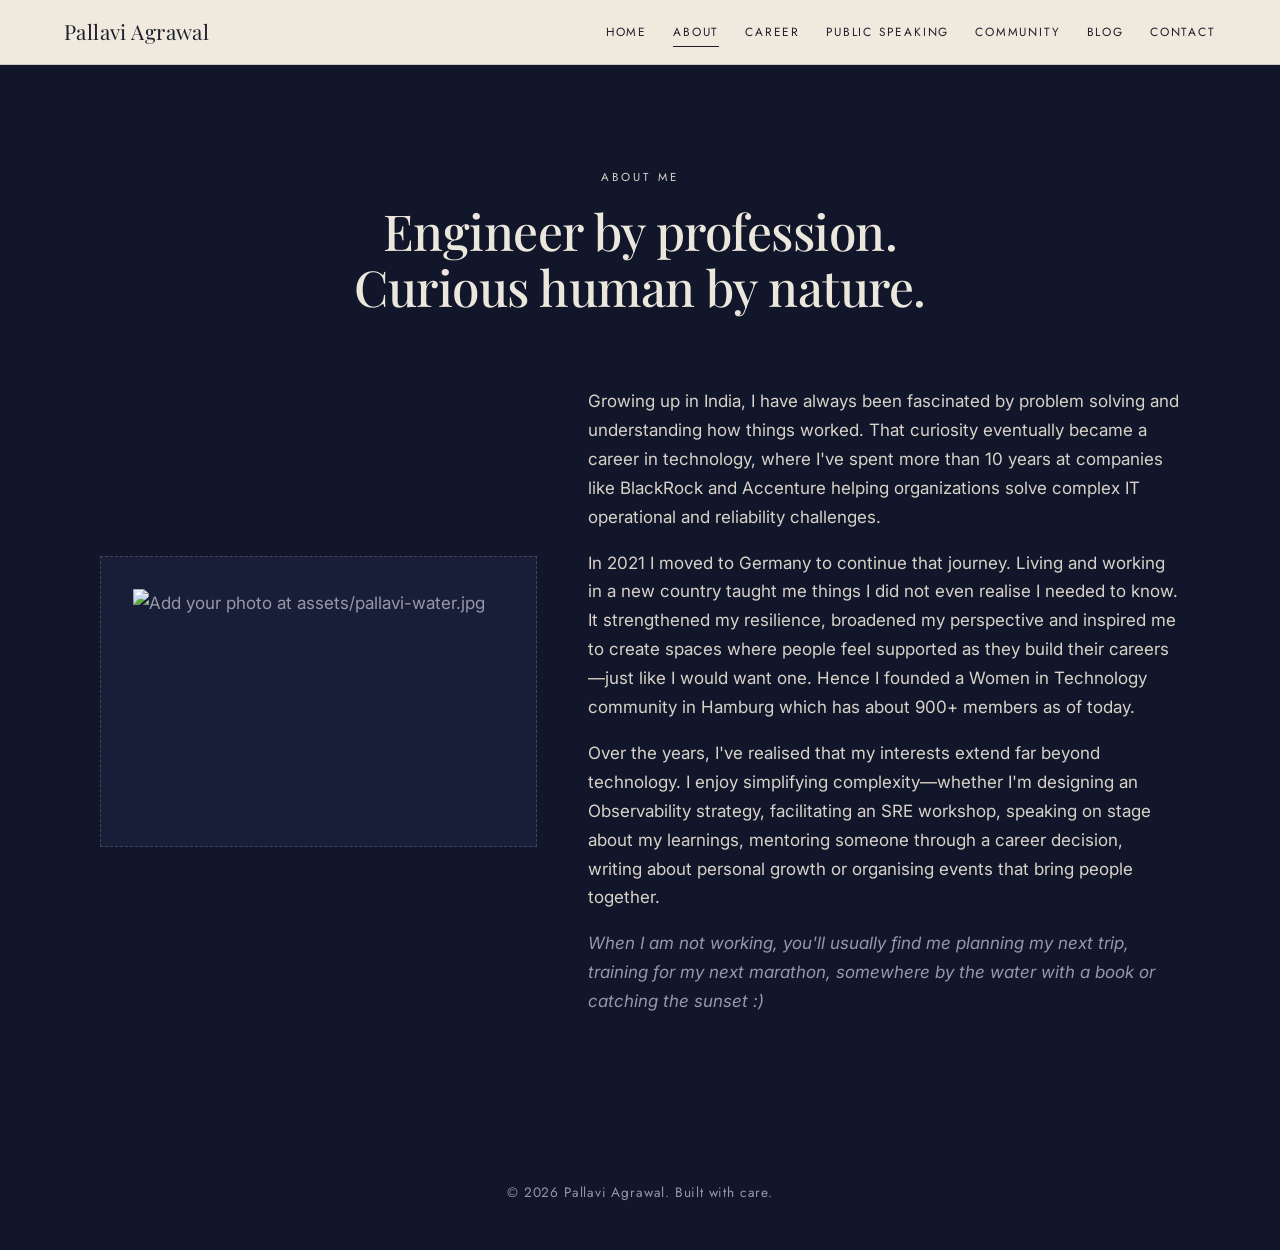
==== about.html @ 64c28397 "Updated files" ====
<!DOCTYPE html>
<html lang="en">
<head>
  <meta charset="UTF-8" />
  <meta name="viewport" content="width=device-width, initial-scale=1.0" />
  <title>About — Pallavi Agrawal</title>
  <meta name="description" content="About Pallavi Agrawal — from India to Germany, a decade in technology, and building communities where people feel they belong." />
  <link rel="preconnect" href="https://fonts.googleapis.com" />
  <link rel="preconnect" href="https://fonts.gstatic.com" crossorigin />
  <link href="https://fonts.googleapis.com/css2?family=Playfair+Display:ital,wght@0,400;0,500;0,600;1,400&family=Jost:wght@400;500&family=Inter:wght@400;500;600&display=swap" rel="stylesheet" />
  <link rel="stylesheet" href="styles.css" />
</head>
<body>

  <header class="nav" id="top">
    <a href="index.html" class="nav__brand">Pallavi Agrawal</a>
    <button class="nav__toggle" aria-label="Toggle menu" aria-expanded="false">
      <span></span><span></span><span></span>
    </button>
    <nav class="nav__links">
      <a href="index.html">Home</a>
      <a href="about.html" class="is-active">About</a>
      <a href="career.html">Career</a>
      <a href="speaking.html">Public Speaking</a>
      <a href="community.html">Community</a>
      <a href="blog/index.html">Blog</a>
      <a href="index.html#contact">Contact</a>
    </nav>
  </header>

  <main>
    <section class="band band--dark">
      <div class="band__inner">
        <p class="eyebrow eyebrow--light center">About Me</p>
        <h1 class="display center">Engineer by profession.<br />Curious human by nature.</h1>

        <div class="feature">
          <figure class="feature__photo">
            <img src="assets/pallavi-water.jpg" alt="Pallavi sitting by the water with a laptop" onerror="this.classList.add('is-placeholder');this.alt='Add your photo at assets/pallavi-water.jpg';" />
          </figure>
          <div class="feature__body">
            <p>
              Growing up in India, I have always been fascinated by problem solving and understanding
              how things worked. That curiosity eventually became a career in technology, where I've
              spent more than 10 years at companies like BlackRock and Accenture helping organizations
              solve complex IT operational and reliability challenges.
            </p>
            <p>
              In 2021 I moved to Germany to continue that journey. Living and working in a new country
              taught me things I did not even realise I needed to know. It strengthened my resilience,
              broadened my perspective and inspired me to create spaces where people feel supported as
              they build their careers—just like I would want one. Hence I founded a Women in Technology
              community in Hamburg which has about 900+ members as of today.
            </p>
            <p>
              Over the years, I've realised that my interests extend far beyond technology. I enjoy
              simplifying complexity—whether I'm designing an Observability strategy, facilitating an
              SRE workshop, speaking on stage about my learnings, mentoring someone through a career
              decision, writing about personal growth or organising events that bring people together.
            </p>
            <p class="about__closing">
              When I am not working, you'll usually find me planning my next trip, training for my next
              marathon, somewhere by the water with a book or catching the sunset :)
            </p>
          </div>
        </div>
      </div>
    </section>
  </main>

  <footer class="footer">
    <p>&copy; <span id="year"></span> Pallavi Agrawal. Built with care.</p>
  </footer>

  <script src="script.js"></script>
</body>
</html>
---- styles.css ----
/* ===========================================================
   Pallavi — Portfolio
   Editorial theme: cream + deep navy, serif display + sans body
   =========================================================== */

:root {
  --cream: #efe9df;
  --cream-2: #e6ded1;
  --ink: #1c1e2a;
  --ink-soft: #55566280;
  --muted-light: #6c6d78;
  --navy: #12162a;
  --navy-2: #191e38;
  --on-dark: #ece7dc;
  --muted-dark: #9698a8;
  --line-light: rgba(28, 30, 42, 0.16);
  --line-dark: rgba(236, 231, 220, 0.2);
  --accent: #b58b5e;

  --serif: "Playfair Display", Georgia, serif;
  --sans: "Inter", system-ui, -apple-system, sans-serif;
  --label: "Jost", system-ui, sans-serif;

  --maxw: 1080px;
  --pad: clamp(1.25rem, 5vw, 4rem);
}

* { box-sizing: border-box; }

html { scroll-behavior: smooth; scroll-padding-top: 72px; }

body {
  margin: 0;
  font-family: var(--sans);
  background: var(--cream);
  color: var(--ink);
  font-size: 17px;
  line-height: 1.7;
  -webkit-font-smoothing: antialiased;
}

img { max-width: 100%; display: block; }

a { color: inherit; }

/* ---------- Typography helpers ---------- */
.display {
  font-family: var(--serif);
  font-weight: 500;
  line-height: 1.12;
  letter-spacing: -0.01em;
  font-size: clamp(2rem, 4.4vw, 3.1rem);
  margin: 0 0 1.2rem;
}

.eyebrow {
  font-family: var(--label);
  text-transform: uppercase;
  letter-spacing: 0.28em;
  font-size: 0.72rem;
  color: var(--muted-light);
  margin: 0 0 1rem;
}
.eyebrow--light { color: var(--muted-dark); }

.subhead {
  font-family: var(--label);
  text-transform: uppercase;
  letter-spacing: 0.2em;
  font-size: 0.78rem;
  color: var(--muted-light);
  margin: 2.6rem 0 1rem;
}
.subhead--light { color: var(--muted-dark); }

.center { text-align: center; }
.center-prose { max-width: 720px; margin-left: auto; margin-right: auto; }
.prose p { margin: 0 0 1rem; }
.note { color: var(--muted-dark); font-size: 0.95rem; margin-top: 1.4rem; }

/* ---------- Nav ---------- */
.nav {
  position: sticky;
  top: 0;
  z-index: 50;
  display: flex;
  align-items: center;
  justify-content: space-between;
  padding: 0.9rem var(--pad);
  background: rgba(239, 233, 223, 0.85);
  backdrop-filter: blur(10px);
  border-bottom: 1px solid var(--line-light);
}
.nav__brand {
  font-family: var(--serif);
  font-size: 1.3rem;
  text-decoration: none;
  letter-spacing: 0.02em;
}
.nav__links { display: flex; gap: 1.6rem; }
.nav__links a {
  font-family: var(--label);
  text-transform: uppercase;
  letter-spacing: 0.16em;
  font-size: 0.74rem;
  text-decoration: none;
  color: var(--ink);
  padding: 0.3rem 0;
  border-bottom: 1px solid transparent;
  transition: border-color 0.2s, opacity 0.2s;
}
.nav__links a:hover { border-color: var(--ink); }
.nav__links a.is-active { border-color: var(--ink); color: var(--ink); }

.nav__toggle {
  display: none;
  flex-direction: column;
  gap: 5px;
  background: none;
  border: 0;
  cursor: pointer;
  padding: 6px;
}
.nav__toggle span {
  width: 24px; height: 2px; background: var(--ink);
  transition: transform 0.25s, opacity 0.25s;
}

/* ---------- Hero ---------- */
.hero { padding: clamp(2.5rem, 6vw, 5rem) var(--pad) 0; }
.hero__frame {
  max-width: var(--maxw);
  margin: 0 auto;
  border: 1px solid var(--line-light);
  padding: clamp(1.5rem, 4vw, 3rem);
  display: grid;
  grid-template-columns: 1.3fr 0.9fr;
  gap: clamp(1.5rem, 4vw, 3rem);
  align-items: center;
}
.hero__name {
  font-family: var(--serif);
  font-weight: 500;
  font-size: clamp(2.6rem, 6vw, 4.2rem);
  line-height: 1.02;
  margin: 0 0 0.8rem;
  letter-spacing: -0.015em;
}
.hero__tagline {
  font-family: var(--label);
  letter-spacing: 0.06em;
  font-size: 1rem;
  color: var(--ink);
  margin: 0 0 1.4rem;
}
.hero__lede { font-size: 1.12rem; margin: 0 0 1.6rem; max-width: 34ch; }

.hero__photo img {
  width: 100%;
  aspect-ratio: 4 / 5;
  object-fit: cover;
  background: var(--cream-2);
}
.hero__photo img.is-placeholder {
  object-fit: contain;
  padding: 2rem;
  border: 1px dashed var(--line-light);
  color: var(--muted-light);
}

.hero__intro {
  max-width: 760px;
  margin: clamp(1.75rem, 4vw, 2.75rem) auto 0;
  text-align: center;
}
.hero__intro p { margin: 0 0 1rem; }
.hero__intro p:last-child { margin-bottom: 0; }

/* ---------- Social ---------- */
.social { display: flex; gap: 0.7rem; }
.social__link {
  width: 38px; height: 38px;
  display: inline-flex; align-items: center; justify-content: center;
  border: 1px solid var(--line-light);
  border-radius: 50%;
  color: var(--ink);
  text-decoration: none;
  transition: background 0.2s, color 0.2s;
}
.social__link:hover { background: var(--ink); color: var(--cream); }

/* ---------- Bands ---------- */
.band { padding: clamp(3.5rem, 8vw, 6.5rem) var(--pad); }
.band__inner { max-width: var(--maxw); margin: 0 auto; }
.band--light { background: var(--cream); }
.band--dark { background: var(--navy); color: var(--on-dark); }
.band--dark .display { color: var(--on-dark); }
.band--dark p { color: #d7d3c8; }

/* ---------- About ---------- */
.about { display: grid; grid-template-columns: 120px 1fr; gap: clamp(1.5rem, 4vw, 3rem); align-items: start; }
.about__closing { color: var(--muted-dark) !important; font-style: italic; }
.starburst { color: var(--accent); }
.band--light .starburst { color: var(--ink); }

/* ---------- Split (speaking / writing) ---------- */
.split { display: grid; grid-template-columns: 1.1fr 0.9fr; gap: clamp(2rem, 5vw, 4rem); }
.split__left .starburst { margin-bottom: 1.4rem; }

.speaking__photo { margin: 1.6rem 0 0.4rem; }
.speaking__photo img {
  width: 100%;
  aspect-ratio: 4 / 5;
  object-fit: cover;
  background: var(--navy-2);
}
.speaking__photo img.is-placeholder {
  object-fit: contain;
  padding: 2rem;
  aspect-ratio: 3 / 2;
  border: 1px dashed var(--line-dark);
  color: var(--muted-dark);
}
.speaking__photo figcaption {
  font-family: var(--label);
  text-transform: uppercase;
  letter-spacing: 0.14em;
  font-size: 0.7rem;
  color: var(--muted-dark);
  margin-top: 0.6rem;
}

/* ---------- Chips ---------- */
.chips {
  list-style: none;
  padding: 0;
  margin: 0.5rem 0 0;
  display: flex;
  flex-wrap: wrap;
  gap: 0.6rem;
}
.chips li {
  font-family: var(--label);
  font-size: 0.82rem;
  letter-spacing: 0.03em;
  padding: 0.4rem 0.9rem;
  border: 1px solid var(--line-light);
  border-radius: 100px;
}
.chips--light li { border-color: var(--line-dark); color: var(--on-dark); }
.center-chips { justify-content: center; max-width: 820px; margin-inline: auto; }

/* ---------- Timeline (experience) ---------- */
.timeline { list-style: none; margin: 1rem 0 0; padding: 0; }
.timeline__item {
  padding: 1.4rem 0;
  border-top: 1px solid var(--line-light);
  display: grid;
  grid-template-columns: 220px 1fr;
  gap: 1.2rem;
}
.timeline__item:last-child { border-bottom: 1px solid var(--line-light); }
.timeline__role { font-family: var(--serif); font-size: 1.25rem; margin: 0 0 0.15rem; }
.timeline__org { font-family: var(--label); letter-spacing: 0.04em; color: var(--muted-light); font-size: 0.9rem; }
.timeline__when { font-family: var(--label); font-size: 0.82rem; letter-spacing: 0.08em; color: var(--muted-light); text-transform: uppercase; }
.timeline__desc { margin: 0.4rem 0 0; }
.timeline__desc ul { margin: 0.5rem 0 0; padding-left: 1.1rem; }
.timeline__desc li { margin-bottom: 0.35rem; }

/* ---------- Cards ---------- */
.cards {
  display: grid;
  grid-template-columns: repeat(3, 1fr);
  gap: 1.4rem;
  margin: 2.5rem 0 1rem;
}
.card {
  border: 1px solid var(--line-light);
  padding: 1.6rem 1.4rem;
  background: var(--cream-2);
}
.card__stat { font-family: var(--serif); font-size: 1.8rem; margin-bottom: 0.6rem; }
.card__title { font-family: var(--serif); font-weight: 500; font-size: 1.15rem; margin: 0 0 0.5rem; }
.card__text { font-size: 0.95rem; margin: 0; color: var(--muted-light); }

/* ---------- Talks ---------- */
.talk { border-top: 1px solid var(--line-dark); padding-top: 1rem; margin-bottom: 1.6rem; }
.talk__title { font-family: var(--serif); font-weight: 500; font-size: 1.15rem; margin: 0 0 0.25rem; color: var(--on-dark); }
.talk__venue { color: var(--muted-dark); font-size: 0.9rem; margin: 0; }
.talk-list { margin: 0.6rem 0 0; padding-left: 1.1rem; }
.talk-list li { margin-bottom: 0.5rem; color: #d7d3c8; }

/* ---------- Buttons ---------- */
.btn {
  display: inline-block;
  margin-top: 1.6rem;
  font-family: var(--label);
  text-transform: uppercase;
  letter-spacing: 0.14em;
  font-size: 0.78rem;
  text-decoration: none;
  padding: 0.75rem 1.6rem;
  border: 1px solid currentColor;
  transition: background 0.2s, color 0.2s;
}
.band--dark .btn:hover { background: var(--on-dark); color: var(--navy); }
.band--light .btn:hover { background: var(--ink); color: var(--cream); }

/* CV download */
.cv-download { text-align: center; margin-top: 1.8rem; }
.btn--download {
  display: inline-flex;
  align-items: center;
  gap: 0.6rem;
  margin-top: 0;
  background: var(--ink);
  color: var(--cream);
  border-color: var(--ink);
}
.btn--download:hover { background: transparent; color: var(--ink); }

/* Feature layout (About page: photo + text) */
.feature {
  display: grid;
  grid-template-columns: 0.85fr 1.15fr;
  gap: clamp(1.5rem, 4vw, 3.5rem);
  align-items: center;
  margin-top: clamp(2rem, 5vw, 3.5rem);
}
.feature__photo { margin: 0; }
.feature__photo img {
  width: 100%;
  aspect-ratio: 4 / 5;
  object-fit: cover;
  background: var(--navy-2);
}
.feature__photo img.is-placeholder {
  object-fit: contain;
  padding: 2rem;
  aspect-ratio: 3 / 2;
  border: 1px dashed var(--line-dark);
  color: var(--muted-dark);
}

/* ---------- Contact ---------- */
.contact { border-top: 1px solid var(--line-light); }
.contact__title { margin-bottom: 0.6rem; }
.contact__grid {
  display: grid;
  grid-template-columns: repeat(3, 1fr);
  gap: 1.5rem;
  margin-top: 3rem;
  text-align: center;
}
.contact__label {
  font-family: var(--label);
  text-transform: uppercase;
  letter-spacing: 0.2em;
  font-size: 0.72rem;
  color: var(--muted-light);
  margin: 0 0 0.5rem;
}
.contact__value {
  font-family: var(--serif);
  font-size: 1.05rem;
  text-decoration: none;
  border-bottom: 1px solid var(--line-light);
  padding-bottom: 2px;
}

/* ---------- Footer ---------- */
.footer {
  background: var(--navy);
  color: var(--muted-dark);
  text-align: center;
  padding: 2rem var(--pad);
  font-size: 0.85rem;
  font-family: var(--label);
  letter-spacing: 0.06em;
}

/* ---------- Blog ---------- */
.blog-hero { padding: clamp(3rem, 7vw, 5rem) var(--pad) 1rem; text-align: center; }
.blog-list {
  max-width: 760px;
  margin: 0 auto;
  padding: 1rem var(--pad) clamp(3rem, 8vw, 6rem);
}
.post-card {
  display: block;
  text-decoration: none;
  color: inherit;
  padding: 1.8rem 0;
  border-top: 1px solid var(--line-light);
}
.post-card:last-child { border-bottom: 1px solid var(--line-light); }
.post-card__meta {
  font-family: var(--label);
  text-transform: uppercase;
  letter-spacing: 0.16em;
  font-size: 0.72rem;
  color: var(--muted-light);
  margin: 0 0 0.5rem;
}
.post-card__title {
  font-family: var(--serif);
  font-weight: 500;
  font-size: 1.5rem;
  margin: 0 0 0.4rem;
  transition: color 0.2s;
}
.post-card:hover .post-card__title { color: var(--accent); }
.post-card__excerpt { margin: 0; color: var(--muted-light); }

/* Single post */
.article { max-width: 680px; margin: 0 auto; padding: clamp(2.5rem, 6vw, 4.5rem) var(--pad); }
.article__back {
  font-family: var(--label);
  text-transform: uppercase;
  letter-spacing: 0.14em;
  font-size: 0.74rem;
  text-decoration: none;
  color: var(--muted-light);
}
.article__meta {
  font-family: var(--label);
  text-transform: uppercase;
  letter-spacing: 0.16em;
  font-size: 0.72rem;
  color: var(--muted-light);
  margin: 2rem 0 0.6rem;
}
.article__title { font-family: var(--serif); font-weight: 500; font-size: clamp(1.9rem, 4vw, 2.8rem); line-height: 1.1; margin: 0 0 1.8rem; }
.article__body { font-size: 1.1rem; }
.article__body h2 { font-family: var(--serif); font-weight: 500; font-size: 1.5rem; margin: 2.2rem 0 0.8rem; }
.article__body p { margin: 0 0 1.2rem; }
.article__body blockquote {
  margin: 1.6rem 0;
  padding-left: 1.2rem;
  border-left: 2px solid var(--accent);
  font-style: italic;
  color: var(--muted-light);
}

/* ---------- Home previews ---------- */
.preview .starburst { margin-bottom: 1rem; }
.preview .display { margin-bottom: 1rem; }
.preview__text { max-width: 620px; margin: 0; }
.preview .btn { margin-top: 1.6rem; }

/* ---------- Button row ---------- */
.btn-row { display: flex; flex-wrap: wrap; gap: 1rem; margin-top: 1.8rem; }
.btn-row .btn { margin-top: 0; }

/* ---------- Video embeds (talks) ---------- */
.talks-heading { margin-top: clamp(2.75rem, 6vw, 4.5rem); }
.talks-grid {
  display: grid;
  grid-template-columns: repeat(2, 1fr);
  gap: clamp(1.5rem, 4vw, 2.5rem);
  margin-top: 1rem;
}
.talk-card { display: flex; flex-direction: column; }
.video {
  position: relative;
  width: 100%;
  aspect-ratio: 16 / 9;
  background: var(--navy-2);
}
.video iframe { position: absolute; inset: 0; width: 100%; height: 100%; border: 0; }
.talk-card .talk__title { margin-top: 1rem; }
.talk__link {
  display: inline-block;
  margin-top: 0.7rem;
  font-family: var(--label);
  text-transform: uppercase;
  letter-spacing: 0.12em;
  font-size: 0.74rem;
  text-decoration: none;
  color: var(--on-dark);
  border-bottom: 1px solid var(--line-dark);
  padding-bottom: 2px;
  transition: color 0.2s, border-color 0.2s;
}
.talk__link:hover { color: var(--accent); border-color: var(--accent); }
.talks-note { margin-top: 2.2rem; }
.talks-note a { color: var(--on-dark); }
.speaking__topics-label { margin-top: 2.4rem; }

/* ---------- Community ---------- */
.community-gallery {
  display: grid;
  grid-template-columns: repeat(3, 1fr);
  gap: 1rem;
  margin: 2.2rem 0 0.5rem;
}
.community-gallery figure { margin: 0; }
.community-gallery img {
  width: 100%;
  aspect-ratio: 4 / 3;
  object-fit: cover;
  background: var(--navy-2);
}
.community-gallery img.is-placeholder {
  object-fit: contain;
  padding: 1.5rem;
  border: 1px dashed var(--line-dark);
  color: var(--muted-dark);
  aspect-ratio: 4 / 3;
}

/* ---------- Career outro gap ---------- */
.career__outro { margin-top: clamp(2.75rem, 6vw, 4.5rem); }

/* ---------- Contact value tweaks ---------- */
.contact__value--plain { border-bottom: 0; }

/* ---------- Responsive ---------- */
@media (max-width: 820px) {
  .nav__toggle { display: flex; }
  .nav__links {
    position: absolute;
    top: 100%; left: 0; right: 0;
    flex-direction: column;
    gap: 0;
    background: var(--cream);
    border-bottom: 1px solid var(--line-light);
    max-height: 0;
    overflow: hidden;
    transition: max-height 0.3s ease;
  }
  .nav__links.open { max-height: 420px; }
  .nav__links a { padding: 0.9rem var(--pad); border-bottom: 1px solid var(--line-light); }

  .hero__frame { grid-template-columns: 1fr; }
  .hero__photo { order: -1; max-width: 320px; }
  .hero__intro { columns: 1; }
  .about { grid-template-columns: 1fr; }
  .about .starburst svg { width: 64px; height: 64px; }
  .split { grid-template-columns: 1fr; }
  .feature { grid-template-columns: 1fr; }
  .feature__photo { max-width: 340px; margin-inline: auto; }
  .cards { grid-template-columns: 1fr; }
  .talks-grid { grid-template-columns: 1fr; }
  .community-gallery { grid-template-columns: 1fr; }
  .timeline__item { grid-template-columns: 1fr; gap: 0.4rem; }
  .contact__grid { grid-template-columns: 1fr; }
}
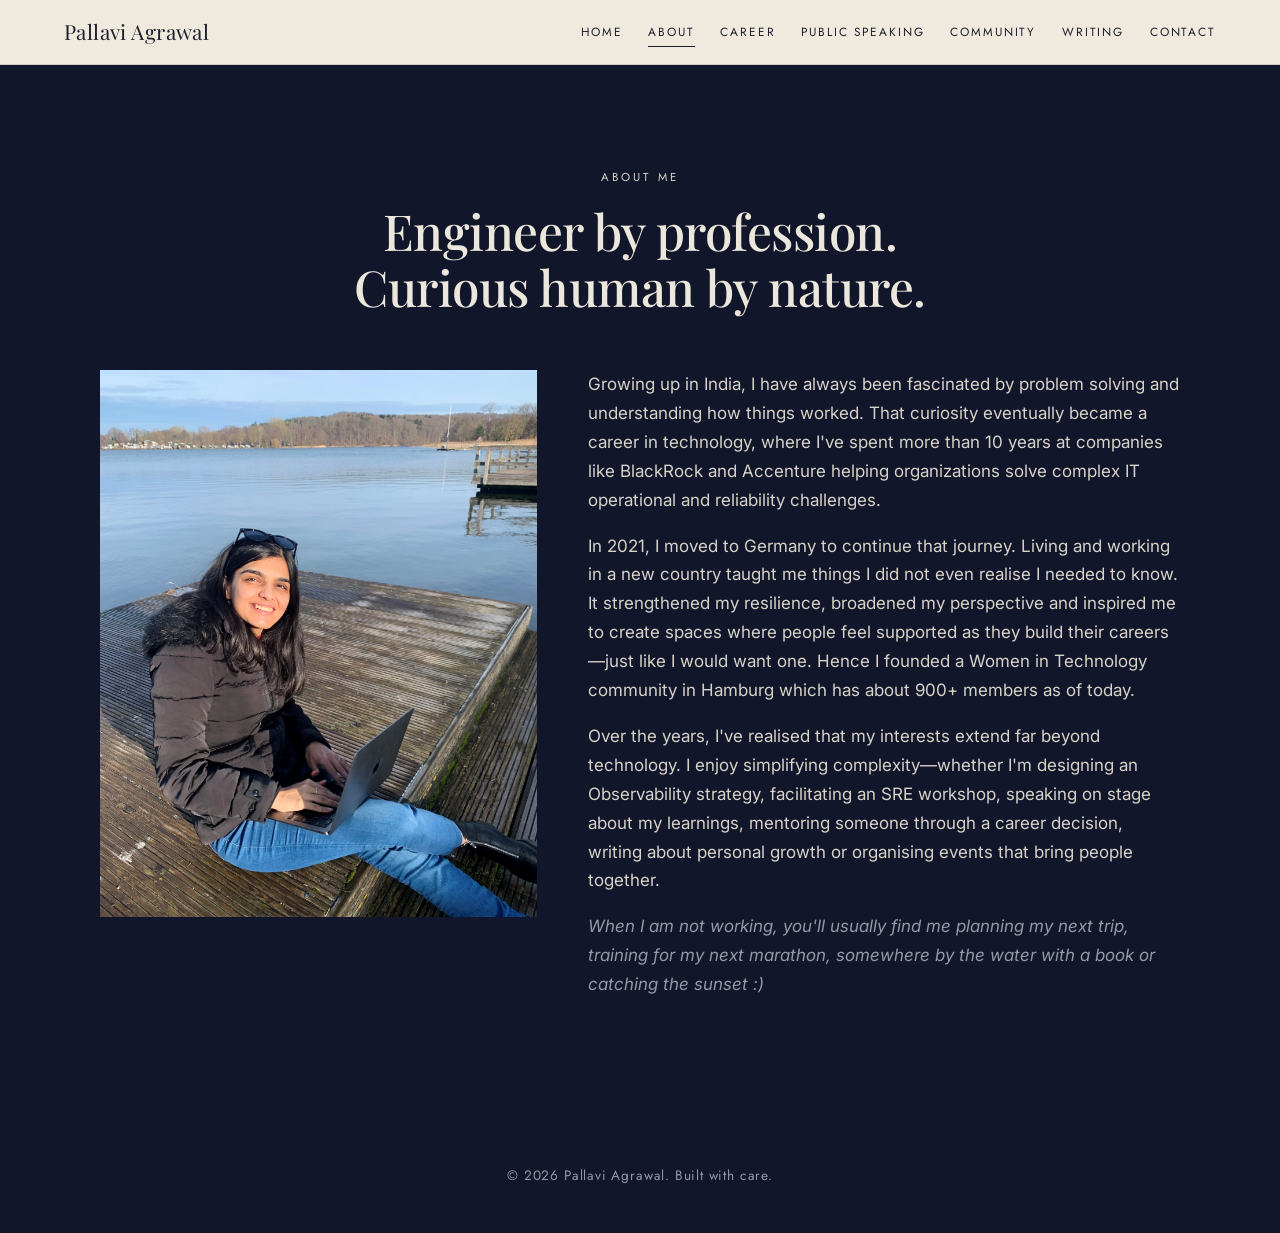
==== commit 31870126: "Uploading new changes" ====
--- a/about.html
+++ b/about.html
@@ -23,7 +23,7 @@
       <a href="career.html">Career</a>
       <a href="speaking.html">Public Speaking</a>
       <a href="community.html">Community</a>
-      <a href="blog/index.html">Blog</a>
+      <a href="index.html#writing">Writing</a>
       <a href="index.html#contact">Contact</a>
     </nav>
   </header>
@@ -34,7 +34,7 @@
         <p class="eyebrow eyebrow--light center">About Me</p>
         <h1 class="display center">Engineer by profession.<br />Curious human by nature.</h1>
 
-        <div class="feature">
+        <div class="feature feature--top">
           <figure class="feature__photo">
             <img src="assets/pallavi-water.jpg" alt="Pallavi sitting by the water with a laptop" onerror="this.classList.add('is-placeholder');this.alt='Add your photo at assets/pallavi-water.jpg';" />
           </figure>
@@ -46,7 +46,7 @@
               solve complex IT operational and reliability challenges.
             </p>
             <p>
-              In 2021 I moved to Germany to continue that journey. Living and working in a new country
+              In 2021, I moved to Germany to continue that journey. Living and working in a new country
               taught me things I did not even realise I needed to know. It strengthened my resilience,
               broadened my perspective and inspired me to create spaces where people feel supported as
               they build their careers—just like I would want one. Hence I founded a Women in Technology
--- a/styles.css
+++ b/styles.css
@@ -16,6 +16,8 @@
   --line-light: rgba(28, 30, 42, 0.16);
   --line-dark: rgba(236, 231, 220, 0.2);
   --accent: #b58b5e;
+  --blue: #2a3e6e;
+  --on-blue: #e8edf7;
 
   --serif: "Playfair Display", Georgia, serif;
   --sans: "Inter", system-ui, -apple-system, sans-serif;
@@ -127,17 +129,26 @@
 }
 
 /* ---------- Hero ---------- */
-.hero { padding: clamp(2.5rem, 6vw, 5rem) var(--pad) 0; }
+.hero {
+  padding: clamp(2.5rem, 6vw, 5rem) var(--pad) clamp(2.75rem, 6vw, 4.5rem);
+  background:
+    radial-gradient(115% 85% at 88% 4%, rgba(42, 62, 110, 0.14), transparent 58%),
+    linear-gradient(168deg, var(--cream) 0%, #e6e3dc 52%, #d3dad9 100%);
+}
 .hero__frame {
   max-width: var(--maxw);
   margin: 0 auto;
-  border: 1px solid var(--line-light);
+  border: 1px solid rgba(28, 30, 42, 0.14);
   padding: clamp(1.5rem, 4vw, 3rem);
   display: grid;
   grid-template-columns: 1.3fr 0.9fr;
   gap: clamp(1.5rem, 4vw, 3rem);
   align-items: center;
-}
+  background: rgba(244, 240, 233, 0.62);
+  backdrop-filter: blur(6px);
+  box-shadow: 0 24px 60px -32px rgba(18, 22, 42, 0.35);
+}
+.hero__frame--tall { align-items: start; }
 .hero__name {
   font-family: var(--serif);
   font-weight: 500;
@@ -154,6 +165,7 @@
   margin: 0 0 1.4rem;
 }
 .hero__lede { font-size: 1.12rem; margin: 0 0 1.6rem; max-width: 34ch; }
+.hero__body { font-size: 1rem; margin: 0 0 1rem; max-width: 42ch; }
 
 .hero__photo img {
   width: 100%;
@@ -170,7 +182,7 @@
 
 .hero__intro {
   max-width: 760px;
-  margin: clamp(1.75rem, 4vw, 2.75rem) auto 0;
+  margin: clamp(1.75rem, 4vw, 2.75rem) auto clamp(3rem, 7vw, 5.5rem);
   text-align: center;
 }
 .hero__intro p { margin: 0 0 1rem; }
@@ -509,8 +521,222 @@
   aspect-ratio: 4 / 3;
 }
 
+/* ---------- Career band: top-aligned, compact ---------- */
+.band--career { padding-top: clamp(1.75rem, 3.5vw, 2.75rem); }
+.band--career .display { max-width: 24ch; }
+.band--career .prose { max-width: 640px; }
+.band--career .cv-download { text-align: left; }
+
 /* ---------- Career outro gap ---------- */
-.career__outro { margin-top: clamp(2.75rem, 6vw, 4.5rem); }
+.career__outro { margin-top: clamp(2.25rem, 5vw, 3.5rem); }
+
+/* ---------- Career photo (contained banner) ---------- */
+.career__photo {
+  margin: clamp(1.25rem, 3vw, 2rem) auto clamp(1.75rem, 4vw, 2.75rem);
+  max-width: 960px;
+}
+.career__photo img {
+  width: 100%;
+  height: clamp(180px, 24vw, 300px);
+  aspect-ratio: auto;
+  object-fit: cover;
+  object-position: center;
+}
+
+/* ---------- Contact band (hero-matched gradient) ---------- */
+.band--blue {
+  position: relative;
+  background:
+    radial-gradient(115% 85% at 88% 4%, rgba(42, 62, 110, 0.14), transparent 58%),
+    linear-gradient(168deg, var(--cream) 0%, #e6e3dc 52%, #d3dad9 100%);
+  color: var(--ink);
+}
+.band--blue::before { content: none; }
+.band--blue .band__inner { position: relative; z-index: 1; }
+.band--blue .display { color: var(--navy); }
+.band--blue p { color: var(--ink); }
+.band--blue .contact__label { color: var(--muted-light); }
+.band--blue .contact__value { color: var(--navy); border-color: var(--line-light); }
+.band--blue .contact__value--plain { border-bottom: 0; }
+
+/* ---------- Starburst on light sections ---------- */
+.starburst--ink { color: var(--ink); }
+
+/* ---------- Home preview section backgrounds ---------- */
+.preview--about,
+.preview--career,
+.preview--speaking,
+.preview--community,
+.preview--writing,
+.preview--exploring {
+  position: relative;
+  color: var(--on-dark);
+  background-size: cover;
+  background-position: center;
+  background-repeat: no-repeat;
+}
+/* text + accents on all coloured/photo previews */
+.preview--about .display,
+.preview--career .display,
+.preview--speaking .display,
+.preview--community .display,
+.preview--writing .display,
+.preview--exploring .display { color: #fff; }
+.preview--about p,
+.preview--career p,
+.preview--speaking p,
+.preview--community p,
+.preview--writing p,
+.preview--exploring p { color: rgba(255, 255, 255, 0.9); }
+.preview--about .eyebrow,
+.preview--career .eyebrow,
+.preview--speaking .eyebrow,
+.preview--community .eyebrow,
+.preview--writing .eyebrow,
+.preview--exploring .eyebrow { color: rgba(255, 255, 255, 0.72); }
+.preview--about .starburst,
+.preview--career .starburst,
+.preview--speaking .starburst,
+.preview--community .starburst,
+.preview--writing .starburst,
+.preview--exploring .starburst { color: #fff; }
+.preview--about .btn,
+.preview--career .btn,
+.preview--speaking .btn,
+.preview--community .btn,
+.preview--writing .btn,
+.preview--exploring .btn { color: #fff; border-color: rgba(255, 255, 255, 0.85); }
+.preview--about .btn:hover,
+.preview--career .btn:hover,
+.preview--speaking .btn:hover,
+.preview--community .btn:hover,
+.preview--writing .btn:hover,
+.preview--exploring .btn:hover { background: #fff; color: var(--ink); }
+/* keep content above the overlay */
+.preview--about .band__inner,
+.preview--career .band__inner,
+.preview--speaking .band__inner,
+.preview--community .band__inner,
+.preview--writing .band__inner,
+.preview--exploring .band__inner { position: relative; z-index: 1; }
+
+/* photo-background previews: dark overlay for readability */
+.preview--career,
+.preview--speaking,
+.preview--community,
+.preview--writing { background-color: var(--navy); }
+.preview--career::before,
+.preview--speaking::before,
+.preview--community::before,
+.preview--writing::before {
+  content: "";
+  position: absolute;
+  inset: 0;
+  z-index: 0;
+}
+
+.preview--career { background-image: url("assets/career.jpg"); }
+.preview--career::before { background: linear-gradient(90deg, rgba(38,26,18,0.82) 0%, rgba(38,26,18,0.5) 100%); }
+
+.preview--speaking { background-image: url("assets/pallavi-speaking.jpg"); background-position: center 28%; }
+.preview--speaking::before { background: linear-gradient(90deg, rgba(14,18,34,0.84) 0%, rgba(14,18,34,0.55) 100%); }
+
+.preview--community { background-image: url("assets/community.jpg"); background-position: center 35%; }
+.preview--community::before { background: linear-gradient(90deg, rgba(16,20,38,0.82) 0%, rgba(16,20,38,0.5) 100%); }
+
+.preview--writing { background-image: url("assets/writing.jpg"); background-position: center 30%; }
+.preview--writing::before { background: linear-gradient(90deg, rgba(16,32,26,0.84) 0%, rgba(16,32,26,0.55) 100%); }
+
+/* photo-background: about (full-bleed photo + dark overlay) */
+.preview--about { background-color: var(--navy); background-image: url("assets/aboutme.jpg"); background-position: center 30%; }
+.preview--about::before {
+  content: "";
+  position: absolute;
+  inset: 0;
+  z-index: 0;
+  background: linear-gradient(90deg, rgba(15,61,71,0.84) 0%, rgba(15,61,71,0.55) 100%);
+}
+
+/* photo-background: exploring (full-bleed photo + dark overlay) */
+.preview--exploring { background-color: var(--navy); background-image: url("assets/currentlyexploring.jpg"); background-position: center 30%; }
+.preview--exploring::before {
+  content: "";
+  position: absolute;
+  inset: 0;
+  z-index: 0;
+  background: linear-gradient(90deg, rgba(46,20,38,0.84) 0%, rgba(46,20,38,0.55) 100%);
+}
+
+/* ---------- Feature top-align ---------- */
+.feature--top { align-items: start; }
+.feature--top .feature__photo { margin-top: 0; }
+.feature--top .feature__body > p:first-child { margin-top: 0; }
+
+/* ---------- Speaking collab line ---------- */
+.talks-collab {
+  margin-top: 2.5rem;
+  text-align: center;
+  font-size: 1.1rem;
+  color: #d7d3c8;
+}
+.talks-collab a { color: var(--on-dark); text-decoration: underline; }
+
+/* ---------- Explore grid ---------- */
+.exploring-grid-section { padding-top: 0; }
+.explore-grid {
+  display: grid;
+  grid-template-columns: repeat(3, 1fr);
+  gap: 1rem;
+  margin-top: 1rem;
+}
+.explore-tile {
+  position: relative;
+  min-height: 200px;
+  cursor: pointer;
+  overflow: hidden;
+  background: var(--cream-2);
+  border: 1px solid var(--line-light);
+  transition: transform 0.2s;
+}
+.explore-tile:hover { transform: translateY(-3px); }
+.explore-tile--wide { grid-column: span 2; }
+.explore-tile--full { grid-column: 1 / -1; min-height: 160px; }
+.explore-tile__img { position: absolute; inset: 0; }
+.explore-tile__img img { width: 100%; height: 100%; object-fit: cover; }
+.explore-tile__overlay {
+  position: absolute; inset: 0;
+  background: linear-gradient(to top, rgba(18,22,42,0.72) 40%, transparent 100%);
+}
+.explore-tile__body {
+  position: relative;
+  z-index: 1;
+  padding: 1.2rem 1.4rem;
+  height: 100%;
+  display: flex;
+  flex-direction: column;
+  justify-content: flex-end;
+}
+.explore-tile__title {
+  font-family: var(--serif);
+  font-size: 1.35rem;
+  font-weight: 500;
+  color: #fff;
+  margin: 0 0 0.2rem;
+}
+.explore-tile__sub {
+  font-family: var(--label);
+  font-size: 0.78rem;
+  letter-spacing: 0.1em;
+  text-transform: uppercase;
+  color: rgba(255,255,255,0.7);
+  margin: 0;
+}
+.exploring-note {
+  margin-top: 1.6rem;
+  font-size: 0.9rem;
+  color: var(--muted-light);
+  font-style: italic;
+}
 
 /* ---------- Contact value tweaks ---------- */
 .contact__value--plain { border-bottom: 0; }
@@ -543,6 +769,9 @@
   .cards { grid-template-columns: 1fr; }
   .talks-grid { grid-template-columns: 1fr; }
   .community-gallery { grid-template-columns: 1fr; }
+  .explore-grid { grid-template-columns: 1fr; }
+  .explore-tile--wide,
+  .explore-tile--full { grid-column: span 1; }
   .timeline__item { grid-template-columns: 1fr; gap: 0.4rem; }
   .contact__grid { grid-template-columns: 1fr; }
 }
